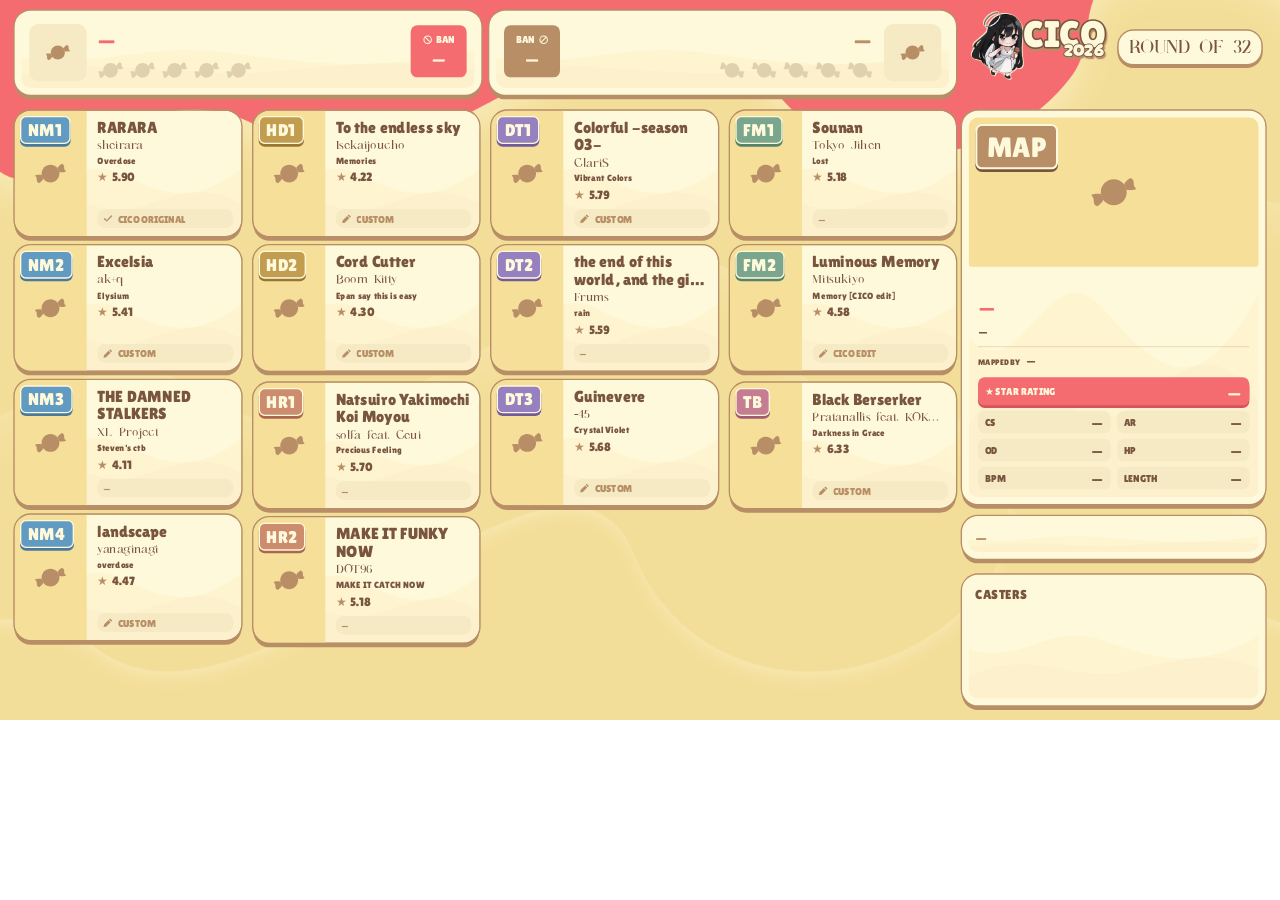
==== mappool/index.html @ f8aa2143 "ro32: finalize match overlays and OBS transitions" ====
<!doctype html>
<html lang="en">
<head>
    <meta charset="utf-8">
    <meta name="viewport" content="width=device-width, initial-scale=1">
    <title>CICO2026 Mappool</title>
    <link rel="stylesheet" href="../shared/theme.css">
    <link rel="stylesheet" href="../shared/match.css">
    <link rel="stylesheet" href="style.css">
</head>
<body>
    <main id="overlay">
        <img id="background" src="../assets/background.png" alt="" draggable="false">
        <div id="match-ui"></div>
        <section id="maps" aria-label="Mappool picks and bans"></section>
        <div id="toast" class="operator-toast" role="status" hidden></div>
    </main>
    <script src="../shared/interactions.js"></script>
    <script src="../config.js"></script>
    <script src="../deps/reconnecting-websocket.min.js"></script>
    <script src="../deps/twitch-chat.js"></script>
    <script src="../pool-showcase/map-data.js"></script>
    <script src="../shared/match-data.js"></script>
    <script src="../shared/match-state.js"></script>
    <script src="../shared/match-view.js"></script>
    <script src="../shared/broadcast.js"></script>
    <script src="index.js"></script>
</body>
</html>
---- shared/theme.css ----
@font-face {
    font-family: Lilita;
    src: url('../fonts/LilitaOne-Regular.ttf') format('truetype');
    font-display: block;
}

@font-face {
    font-family: Felixtowe;
    src: url('../fonts/felixtowe-Regular.ttf') format('truetype');
    font-weight: 400;
    font-style: normal;
    font-display: block;
}

@font-face {
    font-family: DynaPuff;
    src: url('../fonts/DynaPuff-Bold.ttf') format('truetype');
    font-weight: 700;
    font-display: block;
}

:root {
    --coral: #f56c70;
    --cream: #fff9dc;
    --yellow: #f6df99;
    --chocolate: #79553f;
    --caramel: #b88e66;
    --coral-depth: #d6535b;
    --yellow-depth: #c8ac61;
    --surface-muted: #f5eac3;
    --accent: var(--coral);
    --red: var(--coral);
    --panel-border: 10px;
    --panel-radius: 24px;
    --panel-depth: 7px;
    --panel-outline: 2px;
    --inset-radius: 14px;
    --chip-radius: 10px;
    --ease-out: cubic-bezier(.16, 1, .3, 1);
}

* {
    box-sizing: border-box;
    -webkit-user-select: none;
    user-select: none;
    -webkit-tap-highlight-color: transparent;
}

::selection {
    background: transparent;
    color: inherit;
}

:focus,
:focus-visible {
    outline: none;
}

button {
    appearance: none;
}

html, body {
    width: 100%;
    height: 100%;
    margin: 0;
    overflow: hidden;
    background: transparent;
}

body {
    font-family: Lilita, sans-serif;
    color: var(--chocolate);
}

img {
    -webkit-user-drag: none;
}

[hidden] {
    display: none !important;
}

#overlay {
    position: absolute;
    width: 1920px;
    height: 1080px;
    overflow: hidden;
    transform: scale(var(--scale, 1));
    transform-origin: top left;
}

#background {
    position: absolute;
    inset: 0;
    width: 1920px;
    height: 1080px;
}

.panel {
    background: var(--cream) url('../assets/panel-waves.svg') center bottom / 100% 100% no-repeat;
    border: var(--panel-border) solid var(--cream);
    border-radius: var(--panel-radius);
    box-shadow: 0 0 0 var(--panel-outline) var(--caramel), 0 var(--panel-depth) 0 var(--caramel);
}

.header {
    position: absolute;
    inset: 0 0 auto;
    height: 152px;
}

.brand {
    position: absolute;
    left: 32px;
    top: 0;
    width: 320px;
    height: 162px;
}

.mascot {
    position: absolute;
    left: -24px;
    top: 0;
    width: 190px;
    height: 190px;
    filter: drop-shadow(2px 2px 0 var(--cream)) drop-shadow(-2px -2px 0 var(--cream));
}

.wordmark {
    position: absolute;
    left: 123px;
    top: 17px;
    display: flex;
    flex-direction: column;
    align-items: center;
    color: var(--cream);
    paint-order: stroke fill;
    -webkit-text-stroke: 7px var(--chocolate);
    filter: drop-shadow(3px 5px 0 var(--caramel));
}

.wordmark > span {
    font-family: Lilita, sans-serif;
    font-size: 86px;
    line-height: 1;
    letter-spacing: -1px;
}

.wordmark > small {
    position: relative;
    z-index: 1;
    align-self: flex-end;
    margin-top: -27px;
    margin-right: 4px;
    font-family: DynaPuff, Lilita, sans-serif;
    font-weight: 700;
    font-size: 39px;
    line-height: 1;
    letter-spacing: 0;
    -webkit-text-stroke-width: 4px;
}

.scene-heading {
    position: absolute;
    left: 420px;
    top: 0;
    height: 152px;
    display: flex;
    align-items: center;
}

h1 {
    margin: 0;
    color: var(--cream);
    font-family: Lilita, sans-serif;
    font-size: 53px;
    font-weight: 400;
    letter-spacing: .5px;
    line-height: 1.1;
    -webkit-text-stroke: 6px var(--chocolate);
    paint-order: stroke fill;
    filter: drop-shadow(0 4px 0 var(--caramel));
}

h1,
#round {
    text-transform: uppercase;
}

.round-heading {
    position: absolute;
    right: 34px;
    top: 0;
    width: 560px;
    height: 152px;
    display: flex;
    align-items: center;
    justify-content: flex-end;
    text-align: right;
}

#round {
    max-width: 100%;
    padding: 8px 22px 10px;
    border: 2px solid var(--caramel);
    border-radius: var(--panel-radius);
    background: var(--cream);
    box-shadow: 0 4px 0 var(--caramel);
    overflow: hidden;
    color: var(--chocolate);
    font-family: Felixtowe, Lilita, sans-serif;
    font-weight: 400;
    font-size: 49px;
    line-height: 1.15;
    text-overflow: ellipsis;
    white-space: nowrap;
}

#round.long-round {
    font-size: 36px;
}
---- shared/match.css ----
.side-0 { --player-color: var(--coral); --player-depth: var(--coral-depth); }
.side-1 { --player-color: var(--caramel); --player-depth: var(--chocolate); }
.side-neutral { --player-color: #c77d91; --player-depth: #9e5e72; }
.match-header .brand { left: 1455px; top: 12px; transform: scale(.65); transform-origin: top left; }
.match-header .round-heading { left: 1676px; right: auto; top: 0; width: 218px; height: 142px; }
.match-header #round { font-size: 28px; padding: 8px 15px 10px; }
.match-header #round.long-round { font-size: 22px; }
.candy-mark { width: 70px; height: 45px; background: var(--caramel); mask: url('../assets/candy.svg') center / contain no-repeat; }
.player-panel { position: absolute; top: 16px; width: 700px; height: 126px; display: flex; align-items: center; gap: 16px; padding: 8px 12px; }
.player-panel.side-0 { left: 22px; }
.player-panel.side-1 { left: 734px; }
.player-avatar { position: relative; width: 86px; height: 86px; border-radius: 14px; overflow: hidden; background: var(--surface-muted); flex: 0 0 auto; display: grid; place-items: center; }
.player-avatar .candy-mark { width: 38px; height: 26px; }
.player-avatar img { position: absolute; inset: 0; width: 100%; height: 100%; object-fit: cover; }
.player-copy { flex: 1; min-width: 0; padding-right: 100px; }
.player-name-row { display: flex; align-items: center; gap: 12px; min-width: 0; }
.player-flag { width: 32px; height: 23px; object-fit: cover; border-radius: 3px; flex: 0 0 auto; }
.player-name { overflow: hidden; text-overflow: ellipsis; white-space: nowrap; font-size: 38px; line-height: 1.1; color: var(--player-color); }
.player-bottom { display: flex; align-items: center; justify-content: space-between; gap: 14px; margin-top: 12px; }
.points { display: flex; gap: 8px; }
.candy-point { width: 40px; height: 29px; padding: 0; border: 0; background: #dfd0ae; mask: url('../assets/candy.svg') center / contain no-repeat; cursor: pointer; transition: background-color .2s var(--ease-out); }
.candy-point.earned { background: var(--player-color); }
.player-ban { position: absolute; right: 12px; top: 12px; width: 84px; height: 78px; display: flex; flex-direction: column; align-items: center; justify-content: center; gap: 6px; border-radius: var(--chip-radius); background: var(--player-color); color: var(--cream); }
.ban-heading { display: flex; align-items: center; gap: 5px; font-size: 15px; line-height: 1; }
.ban-heading svg { width: 15px; height: 15px; }
.ban-pick { font-size: 29px; line-height: 1; font-weight: 400; }
.player-panel.side-1 { flex-direction: row-reverse; }
.player-panel.side-1 .player-copy { padding-left: 100px; padding-right: 0; }
.player-panel.side-1 .player-ban { left: 12px; right: auto; }
.player-panel.side-1 .player-name-row { flex-direction: row-reverse; }
.player-panel.side-1 .player-bottom { flex-direction: row-reverse; }
.player-panel.side-1 .points { flex-direction: row-reverse; }
.player-panel.side-1 .candy-point { transform: scaleX(-1); }
.player-panel.side-1 .ban-heading { flex-direction: row-reverse; }
.player-panel.side-1 .ban-heading svg { transform: scaleX(-1); }
.player-ban { transition: background-color .26s var(--ease-out); }
.player-ban .ban-pick { will-change: transform, opacity; }
.current-map { position: absolute; top: 166px; left: 1443px; width: 455px; height: 590px; overflow: hidden; }
.map-art { height: 224px; position: relative; overflow: hidden; border-radius: 14px 14px 4px 4px; background: var(--yellow); display: grid; place-items: center; }
.map-image { position: absolute; width: 100%; height: 100%; inset: 0; object-fit: cover; opacity: 0; transform: scale(1.04); filter: blur(7px); transition: opacity .28s var(--ease-out), transform .4s var(--ease-out), filter .35s var(--ease-out); }
.map-image.active { opacity: 1; transform: scale(1); filter: blur(0); }
.slot-tag { position: absolute; top: 10px; left: 10px; padding: 10px 14px; font-size: 42px; color: var(--cream); background: var(--mod-color, var(--caramel)); box-shadow: 0 4px 0 var(--mod-depth, var(--chocolate)); border: 3px solid var(--cream); border-radius: var(--chip-radius); line-height: 1; text-align: center; }
.map-tag { display: flex; align-items: center; gap: 6px; position: absolute; bottom: 10px; right: 10px; background: var(--chocolate); color: var(--cream); border: 3px solid var(--cream); border-radius: var(--inset-radius); box-shadow: 0 3px 0 #5c3f2e; padding: 6px 10px; font-size: 16px; }
.map-tag[data-type='edit'] { background: var(--coral); box-shadow: 0 3px 0 var(--coral-depth); }
.map-tag[data-type='original'] { background: #5b8069; box-shadow: 0 3px 0 #42604d; }
.map-tag svg { width: 17px; height: 17px; }
.current-copy { height: 162px; padding: 12px 14px; }
.map-artist { overflow: hidden; white-space: nowrap; text-overflow: ellipsis; font: 22px/1.2 Felixtowe, serif; height: 27px; }
.map-title-window { overflow: hidden; padding: 2px 0 3px; }
.map-title-window.scrolling { mask-image: linear-gradient(to right, #000 calc(100% - 24px), transparent); }
.map-title { font-size: 34px; line-height: 1.2; width: max-content; min-width: 100%; white-space: nowrap; color: var(--coral); }
.map-difficulty { font-size: 20px; line-height: 1.2; white-space: nowrap; text-overflow: ellipsis; overflow: hidden; }
.map-mapper { display: flex; align-items: baseline; gap: 10px; margin-top: 10px; padding-top: 8px; border-top: 2px solid #b88e6640; }
.map-mapper span { font-size: 12px; flex: 0 0 auto; }
.map-mapper strong { font-size: 19px; font-weight: 400; overflow: hidden; text-overflow: ellipsis; white-space: nowrap; }
.map-stat-grid { display: grid; grid-template-columns: repeat(2, minmax(0, 1fr)); grid-template-rows: 42px repeat(3, 34px); gap: 8px 10px; padding: 4px 14px 12px; }
.map-stat { display: flex; align-items: center; justify-content: space-between; gap: 8px; padding: 0 10px; border-radius: var(--chip-radius); background: var(--surface-muted); min-width: 0; }
.map-stat span { font-size: 15px; }
.map-stat strong { font-size: 24px; font-weight: 400; white-space: nowrap; }
.map-stat.star { grid-column: 1 / -1; color: var(--cream); background: var(--coral); box-shadow: 0 4px 0 var(--coral-depth); }
.map-stat.star strong { font-size: 29px; }
.pick-log { position: absolute; top: 774px; left: 1443px; width: 455px; height: 64px; }
.pick-log h2, .match-chat h2, .caster-space h2 { display: flex; align-items: center; gap: 12px; font-size: 20px; font-weight: 400; margin: 0; line-height: 1.2; }
.heading-line { flex: 1; height: 2px; background: #b88e6640; }
.log-feed { display: flex; align-items: center; gap: 8px; height: 44px; padding: 4px; border-radius: var(--inset-radius); overflow: hidden; mask-image: linear-gradient(to right, #000 calc(100% - 22px), transparent); }
.log-chip { display: flex; align-items: center; flex: 0 0 auto; height: 36px; color: var(--player-color); background: var(--cream); border: 1px solid var(--player-color); box-shadow: 0 2px 0 var(--player-depth); border-radius: calc(var(--inset-radius) - 4px); padding: 0 12px; font-size: 21px; line-height: 1; }
.log-feed::-webkit-scrollbar { display: none; }
.log-empty { display: block; padding: 8px 6px; color: var(--caramel); font-size: 24px; }
.caster-space { position: absolute; top: 862px; left: 1443px; width: 455px; height: 196px; padding: 8px 10px; }
.operator-toast { position: absolute; z-index: 20; bottom: 28px; left: 50%; transform: translateX(-50%); background: var(--chocolate); color: var(--cream); font-size: 23px; padding: 14px 24px; border-radius: var(--panel-radius); box-shadow: 0 5px 0 var(--caramel); pointer-events: none; }
.match-chat { position: absolute; top: 862px; width: 700px; height: 196px; padding: 8px 10px; }
.match-chat h2 { color: var(--chocolate); }
.game-chat { left: 22px; }
.twitch-chat { left: 734px; }
.chat-viewport { position: absolute; inset: 38px 10px 9px; overflow: hidden; min-height: 0; mask-image: linear-gradient(transparent, #000 9px); }
.chat-rows { position: absolute; left: 0; right: 0; bottom: 0; display: flex; flex-direction: column; gap: 6px; }
.chat-line { font-size: 22px; line-height: 1.2; overflow-wrap: anywhere; }
.chat-line strong { font-weight: 400; color: var(--coral); margin-right: 8px; }
.chat-emote { height: 28px; width: auto; max-width: 90px; object-fit: contain; vertical-align: middle; }
@media (prefers-reduced-motion: reduce) {
    *, *::before, *::after { animation: none !important; transition: none !important; }
}
---- mappool/style.css ----
#maps { position: absolute; top: 166px; left: 22px; width: 1412px; height: 892px; display: grid; gap: 18px; }
.mod-column { display: flex; flex-direction: column; gap: 18px; min-width: 0; min-height: 0; }
.mod-group { flex: 0 0 auto; min-width: 0; min-height: 0; }
.mod-maps { display: grid; gap: 14px; min-width: 0; min-height: 0; }

.map-card {
    --card-radius: var(--panel-radius);
    --card-ring: 2px;
    --card-edge: var(--caramel);
    --card-chin: var(--caramel);
    position: relative;
    display: grid;
    grid-template-columns: 108px minmax(0, 1fr);
    grid-template-rows: minmax(0, 1fr) 40px;
    min-width: 0;
    min-height: 0;
    padding: 0;
    border: 0;
    border-radius: var(--card-radius);
    box-shadow: 0 7px 0 var(--card-chin);
    cursor: pointer;
    outline: none;
    isolation: isolate;
    transition: box-shadow .32s var(--ease-out), background-color .32s var(--ease-out);
}

.map-card::after {
    content: '';
    position: absolute;
    z-index: 5;
    inset: calc(-1 * var(--card-ring));
    border: var(--card-ring) solid var(--card-edge);
    border-radius: calc(var(--card-radius) + var(--card-ring));
    pointer-events: none;
    transition: border-color .28s var(--ease-out), border-width .28s var(--ease-out), inset .28s var(--ease-out), border-radius .28s var(--ease-out);
}

.card-art { position: relative; grid-row: 1 / -1; overflow: hidden; border-radius: var(--card-radius) 0 0 var(--card-radius); background: var(--yellow); display: grid; place-items: center; }
.card-art .candy-mark { width: 48px; height: 31px; }
.card-art img { position: absolute; inset: 0; width: 100%; height: 100%; object-fit: cover; transition: filter .4s var(--ease-out); }
.map-card > .slot-tag { top: 8px; left: 8px; z-index: 4; padding: 6px 10px; border-width: 2px; border-radius: 9px; font-size: 26px; }
.card-copy { min-width: 0; min-height: 0; padding: 12px 14px 5px 16px; }
.card-title { color: var(--chocolate); font-size: 24px; line-height: 1.1; max-height: 53px; overflow: hidden; display: -webkit-box; -webkit-line-clamp: 2; -webkit-box-orient: vertical; transition: color .24s var(--ease-out), opacity .24s var(--ease-out); }
.card-artist { font: 18px/1.15 Felixtowe, serif; margin-top: 4px; }
.card-difficulty { font-size: 14px; line-height: 1.15; margin-top: 4px; }
.card-artist, .card-difficulty { white-space: nowrap; text-overflow: ellipsis; overflow: hidden; }
.card-stats { display: flex; align-items: center; gap: 6px; margin-top: 7px; font-size: 18px; line-height: 1.1; }
.card-stats > span { color: var(--caramel); }
.card-stats strong { font-weight: 400; }
.card-status { position: relative; z-index: 3; display: flex; align-items: center; gap: 7px; min-width: 0; margin: 0 12px 12px 16px; padding: 3px 8px; background: var(--surface-muted); border-radius: calc(var(--card-radius) - 12px); color: var(--caramel); font-size: 15px; line-height: 1; white-space: nowrap; transition: background-color .3s var(--ease-out), color .3s var(--ease-out); }
.status-icon { width: 16px; height: 16px; flex: 0 0 auto; }
.card-status span { text-overflow: ellipsis; overflow: hidden; }

.map-card.picked { --card-ring: 4px; --card-edge: var(--player-color); --card-chin: var(--player-depth); }
.map-card.picked .card-status { background: var(--player-color); color: var(--cream); }
.map-card.picked .card-title { color: var(--player-color); }
.map-card.latest { --card-ring: 5px; }
.pick-flash { position: absolute; z-index: 6; inset: 0; border-radius: var(--card-radius); background: var(--player-color); opacity: 0; pointer-events: none; }
.pick-halo { position: absolute; z-index: 6; inset: -5px; border: 3px solid var(--player-color); border-radius: calc(var(--card-radius) + 5px); opacity: 0; pointer-events: none; }
.ban-wash { position: absolute; z-index: 2; inset: 0; border-radius: var(--card-radius); background: var(--player-color, var(--coral)); opacity: 0; transition: opacity .4s var(--ease-out); pointer-events: none; }
.ban-stamp { position: absolute; z-index: 4; left: 30px; top: calc(50% - 22px); width: 48px; height: 48px; border-radius: 50%; background: var(--player-color, var(--coral)); color: var(--cream); opacity: 0; transform: scale(.65) rotate(-8deg); pointer-events: none; transition: opacity .28s var(--ease-out), transform .38s var(--ease-out); }
.ban-stamp svg { width: 100%; height: 100%; }
.map-card.banned { --card-ring: 3px; --card-edge: var(--player-color); --card-chin: var(--player-depth); }
.map-card.banned .ban-wash { opacity: .14; }
.map-card.banned .ban-stamp { opacity: 1; transform: scale(1) rotate(-8deg); }
.map-card.banned .card-art img { filter: grayscale(1) brightness(.55); }
.map-card.banned .card-title { color: var(--chocolate); opacity: .7; }
.map-card.banned .card-status { background: var(--player-color); color: var(--cream); }

.dense .map-card { grid-template-columns: 94px minmax(0, 1fr); }
.dense .card-copy { padding: 8px 12px 4px 14px; }
.dense .card-title { font-size: 20px; max-height: 22px; -webkit-line-clamp: 1; }
.dense .card-artist { font-size: 16px; line-height: 1.1; margin-top: 2px; }
.dense .card-difficulty { font-size: 13px; line-height: 1.1; margin-top: 2px; }
.dense .card-stats { font-size: 17px; margin-top: 5px; }
.dense .card-status { margin-left: 14px; font-size: 13px; }
.dense .status-icon { width: 14px; height: 14px; }
.dense .map-card > .slot-tag { font-size: 24px; padding: 5px 8px; }
.dense .map-card > .slot-tag.long-slot { font-size: 22px; }
.dense .ban-stamp { left: 23px; }
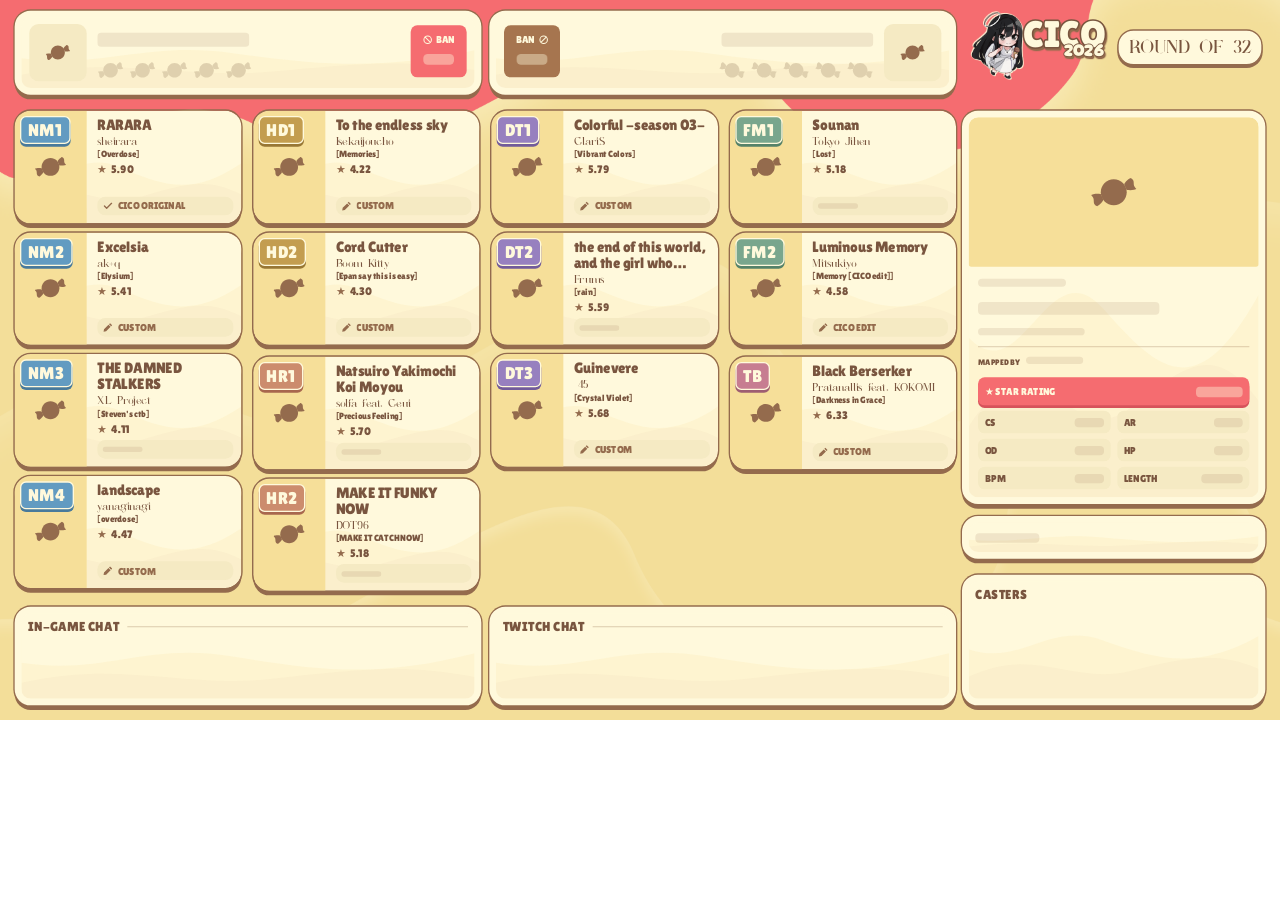
==== commit 169ad3bf: "general: add global match reset" ====
--- a/mappool/index.html
+++ b/mappool/index.html
@@ -16,6 +16,7 @@
         <div id="toast" class="operator-toast" role="status" hidden></div>
     </main>
     <script src="../shared/interactions.js"></script>
+    <script src="../shared/placeholders.js"></script>
     <script src="../config.js"></script>
     <script src="../deps/reconnecting-websocket.min.js"></script>
     <script src="../deps/twitch-chat.js"></script>
--- a/shared/theme.css
+++ b/shared/theme.css
@@ -24,7 +24,9 @@
     --cream: #fff9dc;
     --yellow: #f6df99;
     --chocolate: #79553f;
-    --caramel: #b88e66;
+    --caramel: #946b4d;
+    --caramel-muted: #946b4d40;
+    --player-two: #a6754f;
     --coral-depth: #d6535b;
     --yellow-depth: #c8ac61;
     --surface-muted: #f5eac3;
@@ -102,6 +104,36 @@
     border: var(--panel-border) solid var(--cream);
     border-radius: var(--panel-radius);
     box-shadow: 0 0 0 var(--panel-outline) var(--caramel), 0 var(--panel-depth) 0 var(--caramel);
+}
+
+.is-placeholder::after {
+    content: '';
+    display: inline-block;
+    width: var(--placeholder-width, 4em);
+    max-width: 100%;
+    height: var(--placeholder-height, .56em);
+    border-radius: 6px;
+    background: var(--placeholder-color, #946b4d24);
+    vertical-align: .04em;
+    pointer-events: none;
+}
+
+.pool-pick {
+    opacity: 0;
+    visibility: hidden;
+    transform: translateY(-8px) scale(.94);
+    transform-origin: top left;
+    filter: blur(3px);
+    pointer-events: none;
+    transition: opacity .22s var(--ease-out), transform .3s var(--ease-out), filter .26s var(--ease-out), visibility 0s .3s, background-color .18s var(--ease-out), box-shadow .18s var(--ease-out);
+}
+
+.pool-pick.has-pick {
+    opacity: 1;
+    visibility: visible;
+    transform: translateY(0) scale(1);
+    filter: blur(0);
+    transition-delay: 0s;
 }
 
 .header {
--- a/shared/match.css
+++ b/shared/match.css
@@ -1,10 +1,11 @@
 .side-0 { --player-color: var(--coral); --player-depth: var(--coral-depth); }
-.side-1 { --player-color: var(--caramel); --player-depth: var(--chocolate); }
+.side-1 { --player-color: var(--player-two); --player-depth: var(--chocolate); }
 .side-neutral { --player-color: #c77d91; --player-depth: #9e5e72; }
 .match-header .brand { left: 1455px; top: 12px; transform: scale(.65); transform-origin: top left; }
 .match-header .round-heading { left: 1676px; right: auto; top: 0; width: 218px; height: 142px; }
 .match-header #round { font-size: 28px; padding: 8px 15px 10px; }
 .match-header #round.long-round { font-size: 22px; }
+.brand[role="button"] { cursor: pointer; }
 .candy-mark { width: 70px; height: 45px; background: var(--caramel); mask: url('../assets/candy.svg') center / contain no-repeat; }
 .player-panel { position: absolute; top: 16px; width: 700px; height: 126px; display: flex; align-items: center; gap: 16px; padding: 8px 12px; }
 .player-panel.side-0 { left: 22px; }
@@ -50,7 +51,7 @@
 .map-title-window.scrolling { mask-image: linear-gradient(to right, #000 calc(100% - 24px), transparent); }
 .map-title { font-size: 34px; line-height: 1.2; width: max-content; min-width: 100%; white-space: nowrap; color: var(--coral); }
 .map-difficulty { font-size: 20px; line-height: 1.2; white-space: nowrap; text-overflow: ellipsis; overflow: hidden; }
-.map-mapper { display: flex; align-items: baseline; gap: 10px; margin-top: 10px; padding-top: 8px; border-top: 2px solid #b88e6640; }
+.map-mapper { display: flex; align-items: baseline; gap: 10px; margin-top: 10px; padding-top: 8px; border-top: 2px solid var(--caramel-muted); }
 .map-mapper span { font-size: 12px; flex: 0 0 auto; }
 .map-mapper strong { font-size: 19px; font-weight: 400; overflow: hidden; text-overflow: ellipsis; white-space: nowrap; }
 .map-stat-grid { display: grid; grid-template-columns: repeat(2, minmax(0, 1fr)); grid-template-rows: 42px repeat(3, 34px); gap: 8px 10px; padding: 4px 14px 12px; }
@@ -61,7 +62,7 @@
 .map-stat.star strong { font-size: 29px; }
 .pick-log { position: absolute; top: 774px; left: 1443px; width: 455px; height: 64px; }
 .pick-log h2, .match-chat h2, .caster-space h2 { display: flex; align-items: center; gap: 12px; font-size: 20px; font-weight: 400; margin: 0; line-height: 1.2; }
-.heading-line { flex: 1; height: 2px; background: #b88e6640; }
+.heading-line { flex: 1; height: 2px; background: var(--caramel-muted); }
 .log-feed { display: flex; align-items: center; gap: 8px; height: 44px; padding: 4px; border-radius: var(--inset-radius); overflow: hidden; mask-image: linear-gradient(to right, #000 calc(100% - 22px), transparent); }
 .log-chip { display: flex; align-items: center; flex: 0 0 auto; height: 36px; color: var(--player-color); background: var(--cream); border: 1px solid var(--player-color); box-shadow: 0 2px 0 var(--player-depth); border-radius: calc(var(--inset-radius) - 4px); padding: 0 12px; font-size: 21px; line-height: 1; }
 .log-feed::-webkit-scrollbar { display: none; }
@@ -77,6 +78,15 @@
 .chat-line { font-size: 22px; line-height: 1.2; overflow-wrap: anywhere; }
 .chat-line strong { font-weight: 400; color: var(--coral); margin-right: 8px; }
 .chat-emote { height: 28px; width: auto; max-width: 90px; object-fit: contain; vertical-align: middle; }
+.player-name { --placeholder-width: 6em; }
+.ban-pick { --placeholder-width: 1.6em; --placeholder-color: #fff9dc66; }
+.map-artist { --placeholder-width: 6em; }
+.map-title { --placeholder-width: 8em; }
+.map-difficulty { --placeholder-width: 8em; }
+.map-mapper strong { --placeholder-width: 4.5em; }
+.map-stat strong { --placeholder-width: 1.8em; }
+.map-stat[data-stat="length"] strong { --placeholder-width: 2.6em; }
+.map-stat.star strong { --placeholder-width: 2.4em; --placeholder-color: #fff9dc66; }
 @media (prefers-reduced-motion: reduce) {
     *, *::before, *::after { animation: none !important; transition: none !important; }
 }
--- a/mappool/style.css
+++ b/mappool/style.css
@@ -1,4 +1,5 @@
-#maps { position: absolute; top: 166px; left: 22px; width: 1412px; height: 892px; display: grid; gap: 18px; }
+#maps { position: absolute; top: 166px; left: 22px; width: 1412px; height: 720px; display: grid; gap: 18px; }
+.match-chat { top: 910px; height: 148px; }
 .mod-column { display: flex; flex-direction: column; gap: 18px; min-width: 0; min-height: 0; }
 .mod-group { flex: 0 0 auto; min-width: 0; min-height: 0; }
 .mod-maps { display: grid; gap: 14px; min-width: 0; min-height: 0; }
@@ -39,12 +40,12 @@
 .card-art .candy-mark { width: 48px; height: 31px; }
 .card-art img { position: absolute; inset: 0; width: 100%; height: 100%; object-fit: cover; transition: filter .4s var(--ease-out); }
 .map-card > .slot-tag { top: 8px; left: 8px; z-index: 4; padding: 6px 10px; border-width: 2px; border-radius: 9px; font-size: 26px; }
-.card-copy { min-width: 0; min-height: 0; padding: 12px 14px 5px 16px; }
-.card-title { color: var(--chocolate); font-size: 24px; line-height: 1.1; max-height: 53px; overflow: hidden; display: -webkit-box; -webkit-line-clamp: 2; -webkit-box-orient: vertical; transition: color .24s var(--ease-out), opacity .24s var(--ease-out); }
-.card-artist { font: 18px/1.15 Felixtowe, serif; margin-top: 4px; }
-.card-difficulty { font-size: 14px; line-height: 1.15; margin-top: 4px; }
+.card-copy { min-width: 0; min-height: 0; padding: 10px 14px 3px 16px; }
+.card-title { color: var(--chocolate); font-size: 22px; line-height: 1.1; max-height: 49px; overflow: hidden; display: -webkit-box; -webkit-line-clamp: 2; -webkit-box-orient: vertical; transition: color .24s var(--ease-out), opacity .24s var(--ease-out); }
+.card-artist { font: 16px/1.15 Felixtowe, serif; margin-top: 3px; }
+.card-difficulty { font-size: 13px; line-height: 1.15; margin-top: 3px; }
 .card-artist, .card-difficulty { white-space: nowrap; text-overflow: ellipsis; overflow: hidden; }
-.card-stats { display: flex; align-items: center; gap: 6px; margin-top: 7px; font-size: 18px; line-height: 1.1; }
+.card-stats { display: flex; align-items: center; gap: 6px; margin-top: 5px; font-size: 17px; line-height: 1.1; }
 .card-stats > span { color: var(--caramel); }
 .card-stats strong { font-weight: 400; }
 .card-status { position: relative; z-index: 3; display: flex; align-items: center; gap: 7px; min-width: 0; margin: 0 12px 12px 16px; padding: 3px 8px; background: var(--surface-muted); border-radius: calc(var(--card-radius) - 12px); color: var(--caramel); font-size: 15px; line-height: 1; white-space: nowrap; transition: background-color .3s var(--ease-out), color .3s var(--ease-out); }
@@ -78,3 +79,14 @@
 .dense .map-card > .slot-tag { font-size: 24px; padding: 5px 8px; }
 .dense .map-card > .slot-tag.long-slot { font-size: 22px; }
 .dense .ban-stamp { left: 23px; }
+
+.compact .map-card { grid-template-columns: 82px minmax(0, 1fr); grid-template-rows: minmax(0, 1fr) 30px; }
+.compact .card-copy { padding: 7px 12px 2px 14px; }
+.compact .card-title { font-size: 18px; max-height: 20px; }
+.compact .card-artist { font-size: 14px; }
+.compact .card-difficulty { display: none; }
+.compact .card-stats { font-size: 16px; margin-top: 3px; }
+.compact .card-status { margin-bottom: 8px; font-size: 12px; }
+.compact .status-icon { width: 13px; height: 13px; }
+.compact .map-card > .slot-tag { font-size: 22px; padding: 4px 7px; }
+.compact .ban-stamp { left: 20px; top: calc(50% - 19px); width: 40px; height: 40px; }
